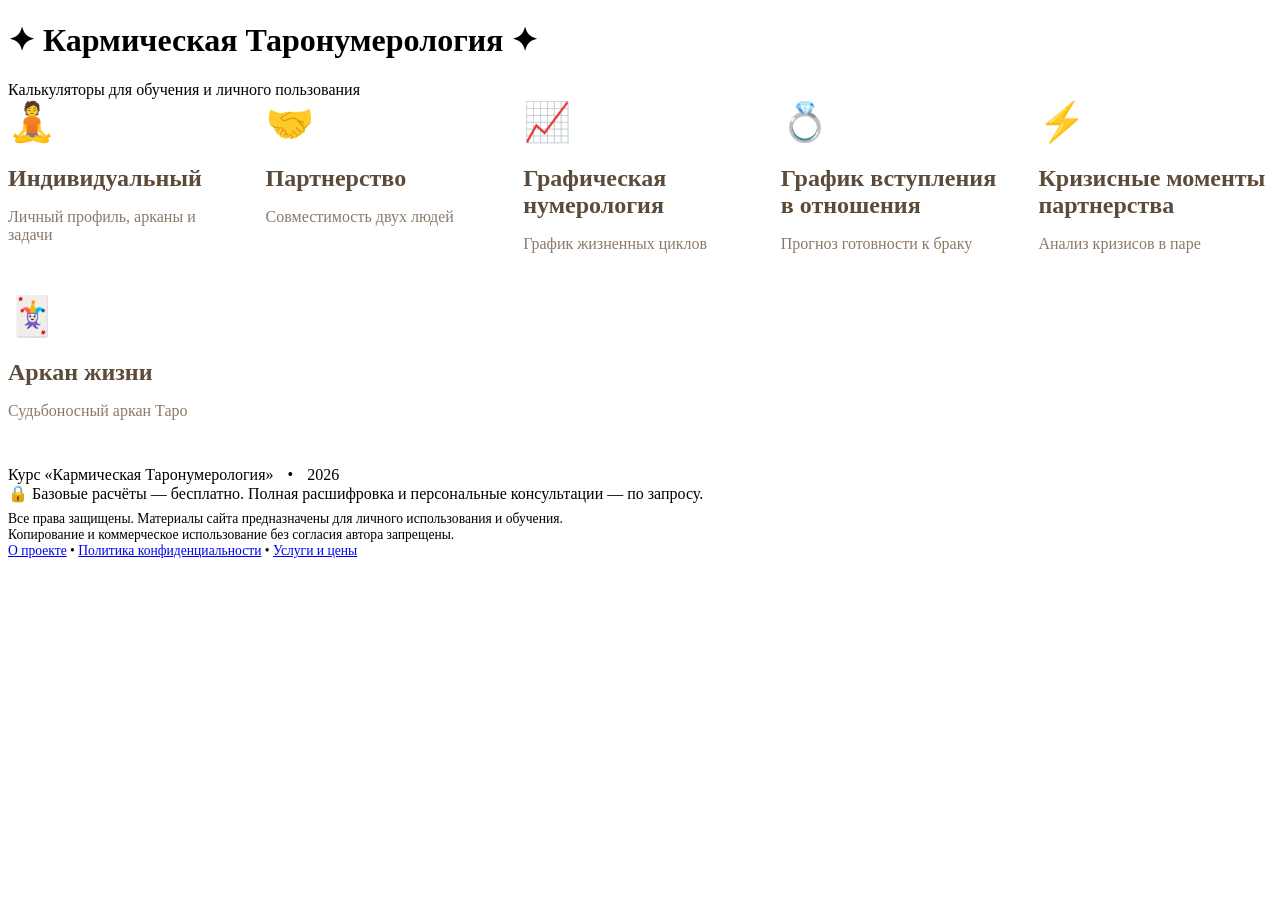
==== index.html @ e85e0fe4 "Add files via upload" ====
<!DOCTYPE html>
<html lang="ru">
<head>
  <meta charset="UTF-8">
  <meta name="viewport" content="width=device-width, initial-scale=1.0">
  <title>Кармическая Таронумерология</title>
  <link rel="stylesheet" href="style.css">
</head>
<body>
<div class="container">
  <h1>✦ Кармическая <span>Таронумерология</span> ✦</h1>
  <div class="sub">Калькуляторы для обучения и личного пользования</div>

  <div class="grid" style="display:grid; grid-template-columns: repeat(auto-fit, minmax(220px, 1fr)); gap:24px; margin-bottom:30px;">
    <!-- 1. Индивидуальный -->
    <a href="solo.html" class="card" style="text-decoration:none; color:#4d3e30; display:block; transition:0.3s;">
      <span style="font-size:2.4rem; display:block;">🧘</span>
      <h2 style="font-size:1.5rem; margin-bottom:10px; color:#5c4b3a;">Индивидуальный</h2>
      <p style="color:#8a7a6a;">Личный профиль, арканы и задачи</p>
    </a>
    <!-- 2. Партнерство -->
    <a href="duo.html" class="card" style="text-decoration:none; color:#4d3e30; display:block; transition:0.3s;">
      <span style="font-size:2.4rem; display:block;">🤝</span>
      <h2 style="font-size:1.5rem; margin-bottom:10px; color:#5c4b3a;">Партнерство</h2>
      <p style="color:#8a7a6a;">Совместимость двух людей</p>
    </a>
    <!-- 3. Графическая нумерология -->
    <a href="grafic_year.html" class="card" style="text-decoration:none; color:#4d3e30; display:block; transition:0.3s;">
      <span style="font-size:2.4rem; display:block;">📈</span>
      <h2 style="font-size:1.5rem; margin-bottom:10px; color:#5c4b3a;">Графическая нумерология</h2>
      <p style="color:#8a7a6a;">График жизненных циклов</p>
    </a>
    <!-- 4. График вступления в отношения (НОВЫЙ) -->
    <a href="graficwedding.html" class="card" style="text-decoration:none; color:#4d3e30; display:block; transition:0.3s;">
      <span style="font-size:2.4rem; display:block;">💍</span>
      <h2 style="font-size:1.5rem; margin-bottom:10px; color:#5c4b3a;">График вступления<br>в отношения</h2>
      <p style="color:#8a7a6a;">Прогноз готовности к браку</p>
    </a>
    <!-- 5. Кризисные моменты партнерства -->
    <a href="crisis.html" class="card" style="text-decoration:none; color:#4d3e30; display:block; transition:0.3s;">
      <span style="font-size:2.4rem; display:block;">⚡</span>
      <h2 style="font-size:1.5rem; margin-bottom:10px; color:#5c4b3a;">Кризисные моменты<br>партнерства</h2>
      <p style="color:#8a7a6a;">Анализ кризисов в паре</p>
    </a>
    <!-- 6. Аркан жизни -->
    <a href="lifearcan.html" class="card" style="text-decoration:none; color:#4d3e30; display:block; transition:0.3s;">
      <span style="font-size:2.4rem; display:block;">🃏</span>
      <h2 style="font-size:1.5rem; margin-bottom:10px; color:#5c4b3a;">Аркан жизни</h2>
      <p style="color:#8a7a6a;">Судьбоносный аркан Таро</p>
    </a>
  </div>

  <div class="footer">
    <div>
      <span class="course">Курс «Кармическая Таронумерология»</span>
      <span style="margin:0 10px;">•</span> 2026
    </div>
    <div class="paid-note">
      🔒 Базовые расчёты — бесплатно. Полная расшифровка и персональные консультации — по запросу.
    </div>
    <div style="margin-top:8px; font-size:0.85rem;">
      Все права защищены. Материалы сайта предназначены для личного использования и обучения.
      <br>Копирование и коммерческое использование без согласия автора запрещены.
      <br><a href="#">О проекте</a> • <a href="#">Политика конфиденциальности</a> • <a href="#">Услуги и цены</a>
    </div>
  </div>
</div>
</body>
</html>
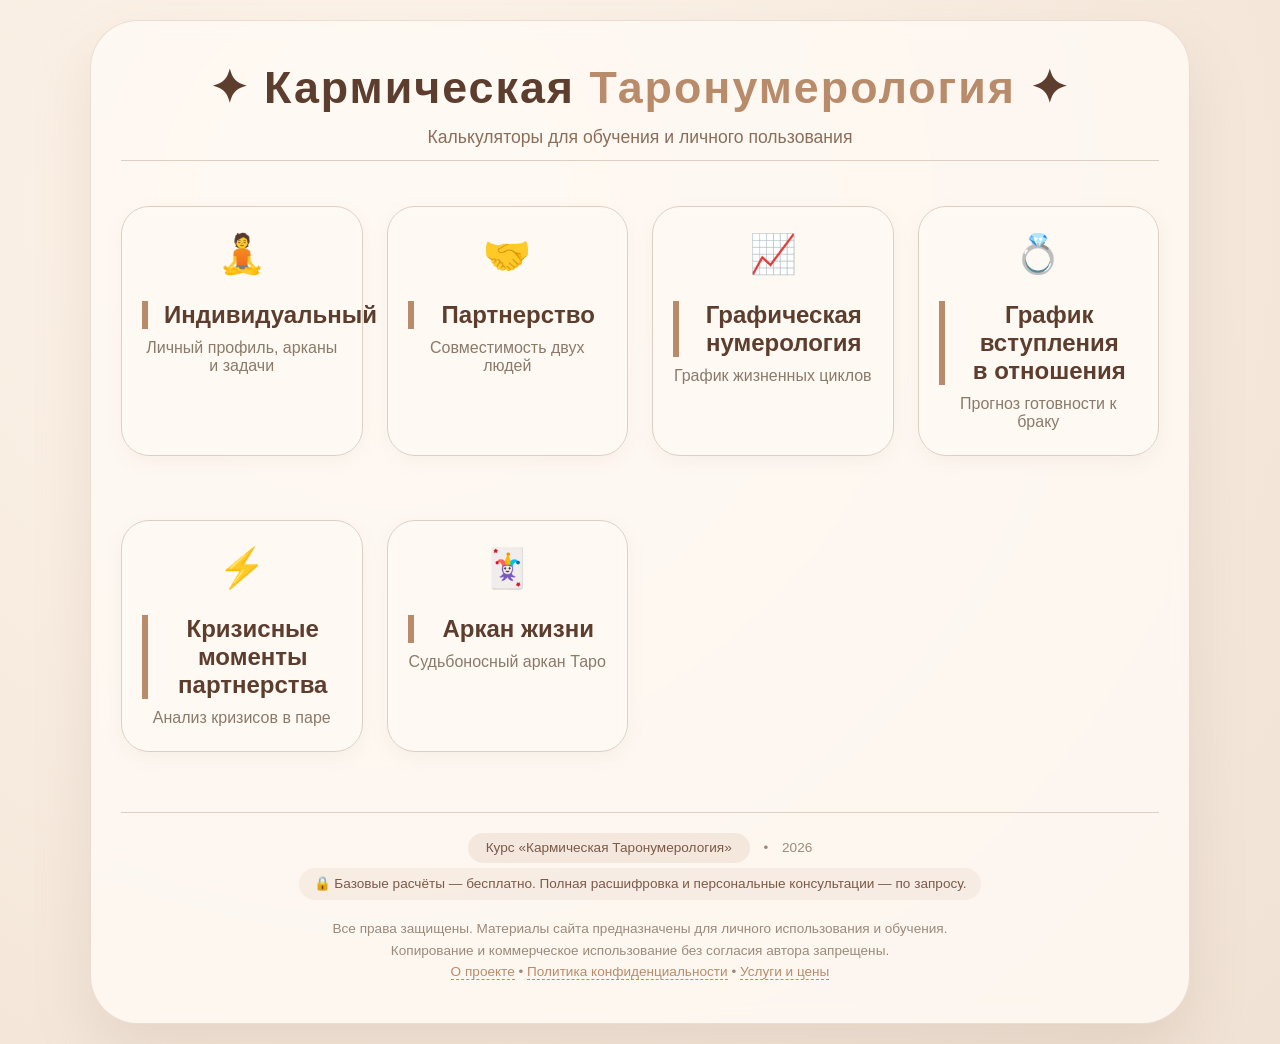
==== commit b9494c20: "Update index.html" ====
--- a/index.html
+++ b/index.html
@@ -11,41 +11,35 @@
   <h1>✦ Кармическая <span>Таронумерология</span> ✦</h1>
   <div class="sub">Калькуляторы для обучения и личного пользования</div>
 
-  <div class="grid" style="display:grid; grid-template-columns: repeat(auto-fit, minmax(220px, 1fr)); gap:24px; margin-bottom:30px;">
-    <!-- 1. Индивидуальный -->
-    <a href="solo.html" class="card" style="text-decoration:none; color:#4d3e30; display:block; transition:0.3s;">
+  <div class="grid">
+    <a href="solo.html" class="card" style="text-align:center;">
       <span style="font-size:2.4rem; display:block;">🧘</span>
-      <h2 style="font-size:1.5rem; margin-bottom:10px; color:#5c4b3a;">Индивидуальный</h2>
+      <h2 style="font-size:1.5rem; margin-bottom:10px; color:#5c3d2e;">Индивидуальный</h2>
       <p style="color:#8a7a6a;">Личный профиль, арканы и задачи</p>
     </a>
-    <!-- 2. Партнерство -->
-    <a href="duo.html" class="card" style="text-decoration:none; color:#4d3e30; display:block; transition:0.3s;">
+    <a href="duo.html" class="card" style="text-align:center;">
       <span style="font-size:2.4rem; display:block;">🤝</span>
-      <h2 style="font-size:1.5rem; margin-bottom:10px; color:#5c4b3a;">Партнерство</h2>
+      <h2 style="font-size:1.5rem; margin-bottom:10px; color:#5c3d2e;">Партнерство</h2>
       <p style="color:#8a7a6a;">Совместимость двух людей</p>
     </a>
-    <!-- 3. Графическая нумерология -->
-    <a href="grafic_year.html" class="card" style="text-decoration:none; color:#4d3e30; display:block; transition:0.3s;">
+    <a href="grafic_year.html" class="card" style="text-align:center;">
       <span style="font-size:2.4rem; display:block;">📈</span>
-      <h2 style="font-size:1.5rem; margin-bottom:10px; color:#5c4b3a;">Графическая нумерология</h2>
+      <h2 style="font-size:1.5rem; margin-bottom:10px; color:#5c3d2e;">Графическая нумерология</h2>
       <p style="color:#8a7a6a;">График жизненных циклов</p>
     </a>
-    <!-- 4. График вступления в отношения (НОВЫЙ) -->
-    <a href="graficwedding.html" class="card" style="text-decoration:none; color:#4d3e30; display:block; transition:0.3s;">
+    <a href="graficwedding.html" class="card" style="text-align:center;">
       <span style="font-size:2.4rem; display:block;">💍</span>
-      <h2 style="font-size:1.5rem; margin-bottom:10px; color:#5c4b3a;">График вступления<br>в отношения</h2>
+      <h2 style="font-size:1.5rem; margin-bottom:10px; color:#5c3d2e;">График вступления<br>в отношения</h2>
       <p style="color:#8a7a6a;">Прогноз готовности к браку</p>
     </a>
-    <!-- 5. Кризисные моменты партнерства -->
-    <a href="crisis.html" class="card" style="text-decoration:none; color:#4d3e30; display:block; transition:0.3s;">
+    <a href="crisis.html" class="card" style="text-align:center;">
       <span style="font-size:2.4rem; display:block;">⚡</span>
-      <h2 style="font-size:1.5rem; margin-bottom:10px; color:#5c4b3a;">Кризисные моменты<br>партнерства</h2>
+      <h2 style="font-size:1.5rem; margin-bottom:10px; color:#5c3d2e;">Кризисные моменты<br>партнерства</h2>
       <p style="color:#8a7a6a;">Анализ кризисов в паре</p>
     </a>
-    <!-- 6. Аркан жизни -->
-    <a href="lifearcan.html" class="card" style="text-decoration:none; color:#4d3e30; display:block; transition:0.3s;">
+    <a href="lifearcan.html" class="card" style="text-align:center;">
       <span style="font-size:2.4rem; display:block;">🃏</span>
-      <h2 style="font-size:1.5rem; margin-bottom:10px; color:#5c4b3a;">Аркан жизни</h2>
+      <h2 style="font-size:1.5rem; margin-bottom:10px; color:#5c3d2e;">Аркан жизни</h2>
       <p style="color:#8a7a6a;">Судьбоносный аркан Таро</p>
     </a>
   </div>
@@ -66,4 +60,4 @@
   </div>
 </div>
 </body>
-</html>+</html>
--- a/style.css
+++ b/style.css
@@ -0,0 +1,771 @@
+/* ===== ОСНОВНЫЕ СТИЛИ ===== */
+* {
+  box-sizing: border-box;
+  margin: 0;
+  padding: 0;
+}
+
+body {
+  font-family: 'Segoe UI', 'Roboto', 'Helvetica Neue', sans-serif;
+  background: #f7efe6; /* молочный кофе */
+  background-image: radial-gradient(circle at 30% 20%, #fff5eb 0%, #f0e2d4 100%);
+  min-height: 100vh;
+  display: flex;
+  justify-content: center;
+  align-items: flex-start;
+  padding: 20px;
+  margin: 0;
+}
+
+.container {
+  max-width: 1100px;
+  width: 100%;
+  background: rgba(255, 250, 245, 0.8);
+  backdrop-filter: blur(8px);
+  border-radius: 48px;
+  border: 1px solid rgba(190, 160, 140, 0.3);
+  box-shadow: 0 30px 60px rgba(140, 110, 90, 0.15);
+  padding: 40px 30px;
+  margin: 0 auto;
+}
+
+/* ===== ТИПОГРАФИКА ===== */
+h1 {
+  font-size: 2.8rem;
+  font-weight: 700;
+  color: #5c3d2e;
+  text-align: center;
+  margin-bottom: 0.3em;
+  letter-spacing: 2px;
+}
+h1 span {
+  color: #b88b6b; /* тёплый золотистый */
+}
+h2 {
+  font-size: 2rem;
+  color: #5c3d2e;
+  margin: 1em 0 0.5em;
+  border-left: 6px solid #b88b6b;
+  padding-left: 16px;
+}
+h3 {
+  font-size: 1.5rem;
+  color: #5c3d2e;
+  margin: 0.8em 0 0.4em;
+}
+.sub {
+  text-align: center;
+  color: #8a6e5a;
+  font-size: 1.1rem;
+  border-bottom: 1px solid #dccfc4;
+  padding-bottom: 12px;
+  margin-bottom: 25px;
+}
+
+/* ===== КАРТОЧКИ ===== */
+.card {
+  background: rgba(255, 248, 242, 0.6);
+  backdrop-filter: blur(4px);
+  border-radius: 28px;
+  padding: 24px 20px;
+  border: 1px solid #dccfc4;
+  box-shadow: 0 6px 18px rgba(160, 130, 110, 0.08);
+  margin: 20px 0;
+}
+a.card {
+  text-decoration: none;
+  color: #4d3e30;
+  display: block;
+  transition: 0.3s;
+}
+a.card:hover {
+  transform: translateY(-8px) scale(1.02);
+  background: #ffffff;
+  border-color: #b88b6b;
+  box-shadow: 0 16px 40px rgba(184, 139, 107, 0.2);
+}
+
+/* ===== ПОЛЯ ВВОДА ===== */
+.input-group {
+  display: flex;
+  flex-direction: column;
+  gap: 6px;
+  margin-bottom: 16px;
+}
+label {
+  font-weight: 600;
+  color: #5c3d2e;
+  font-size: 0.95rem;
+}
+input,
+select,
+textarea {
+  width: 100%;
+  padding: 14px 18px;
+  font-size: 1rem;
+  background: rgba(255, 248, 242, 0.6);
+  border: 2px solid #dccfc4;
+  border-radius: 40px;
+  color: #4d3e30;
+  transition: 0.2s;
+  font-family: inherit;
+}
+input:focus,
+select:focus,
+textarea:focus {
+  outline: none;
+  border-color: #b88b6b;
+  box-shadow: 0 0 0 3px rgba(184, 139, 107, 0.2);
+}
+input[type="date"] {
+  -webkit-appearance: none;
+  appearance: none;
+}
+
+/* ===== КНОПКИ (яркие) ===== */
+.btn,
+button,
+input[type="submit"],
+input[type="reset"] {
+  background: linear-gradient(135deg, #d9b08c, #c4906a);
+  border: none;
+  border-radius: 40px;
+  padding: 14px 28px;
+  font-size: 1.1rem;
+  font-weight: 700;
+  color: #fff;
+  cursor: pointer;
+  transition: 0.3s;
+  font-family: inherit;
+  display: inline-block;
+  text-align: center;
+  min-width: 140px;
+  box-shadow: 0 6px 16px rgba(184, 139, 107, 0.3);
+}
+.btn:hover,
+button:hover {
+  background: linear-gradient(135deg, #c4906a, #b07850);
+  transform: translateY(-3px);
+  box-shadow: 0 10px 24px rgba(184, 139, 107, 0.4);
+}
+.btn:active,
+button:active {
+  transform: scale(0.97);
+}
+.btn-primary {
+  background: linear-gradient(135deg, #aac9d9, #89b3c9);
+  box-shadow: 0 6px 16px rgba(137, 179, 201, 0.3);
+}
+.btn-primary:hover {
+  background: linear-gradient(135deg, #89b3c9, #6f9bb3);
+  box-shadow: 0 10px 24px rgba(137, 179, 201, 0.4);
+}
+.btn-pdf {
+  background: linear-gradient(135deg, #7a6a5a, #5c4b3a);
+  box-shadow: 0 6px 16px rgba(92, 75, 58, 0.3);
+}
+.btn-pdf:hover {
+  background: linear-gradient(135deg, #5c4b3a, #3f3226);
+  box-shadow: 0 10px 24px rgba(92, 75, 58, 0.4);
+}
+
+/* ===== ТАБЛИЦЫ ===== */
+.table-wrap {
+  overflow-x: auto;
+  margin: 15px 0;
+  -webkit-overflow-scrolling: touch;
+}
+table {
+  width: 100%;
+  border-collapse: collapse;
+  background: rgba(255, 248, 242, 0.4);
+  border-radius: 20px;
+  overflow: hidden;
+  box-shadow: 0 4px 12px rgba(140, 110, 90, 0.08);
+  font-size: 0.9rem;
+  min-width: 600px;
+}
+th {
+  background: rgba(184, 139, 107, 0.2);
+  color: #5c3d2e;
+  font-weight: 600;
+  padding: 12px 15px;
+  text-align: left;
+}
+td {
+  padding: 10px 15px;
+  border-bottom: 1px solid #e6dbd0;
+  word-break: break-word;
+}
+tr:last-child td {
+  border-bottom: none;
+}
+tr:hover {
+  background: rgba(184, 139, 107, 0.05);
+}
+.karmic-row {
+  background-color: #f8e8e0 !important;
+  font-weight: 600;
+}
+.highlight-unsolved {
+  background-color: #fcf3d9 !important;
+  font-weight: 600;
+}
+
+/* ===== СПИСКИ ===== */
+ul, ol {
+  padding-left: 25px;
+  color: #4d3e30;
+  line-height: 1.6;
+}
+li {
+  margin: 6px 0;
+}
+
+/* ===== БЛОКИ РЕЗУЛЬТАТОВ ===== */
+.result-block {
+  background: rgba(255, 248, 242, 0.5);
+  border-radius: 20px;
+  padding: 18px 16px;
+  margin: 12px 0;
+  border-left: 4px solid #b88b6b;
+}
+.result-item {
+  display: flex;
+  flex-wrap: wrap;
+  align-items: baseline;
+  padding: 8px 0;
+  border-bottom: 1px solid rgba(0,0,0,0.05);
+}
+.result-label {
+  font-weight: 600;
+  color: #5c3d2e;
+  min-width: 180px;
+  flex: 1 1 40%;
+}
+.result-value {
+  font-weight: 500;
+  color: #4d3e30;
+  background: rgba(255,255,255,0.5);
+  padding: 4px 12px;
+  border-radius: 30px;
+  flex: 1 1 auto;
+  word-break: break-word;
+}
+.result-desc {
+  width: 100%;
+  font-size: 0.85rem;
+  color: #7a6856;
+  margin-top: 4px;
+  padding-left: 10px;
+}
+
+/* ===== ПРЕДУПРЕЖДЕНИЯ ===== */
+.warning {
+  background: #fcf0e8;
+  border-left: 4px solid #c0392b;
+  padding: 12px 16px;
+  border-radius: 12px;
+  margin: 12px 0;
+  font-weight: 500;
+  color: #5c3a32;
+}
+.warning strong {
+  color: #a93226;
+}
+.zero-highlight {
+  background: #f8d7da;
+  color: #721c24;
+  font-weight: 700;
+  padding: 0 8px;
+  border-radius: 6px;
+}
+
+/* ===== КВАДРАТ ПИФАГОРА ===== */
+.pythagoras-square {
+  display: flex;
+  justify-content: center;
+  margin: 15px 0;
+}
+.square-grid {
+  display: grid;
+  grid-template-columns: repeat(3, 1fr);
+  gap: 10px;
+  max-width: 320px;
+  width: 100%;
+}
+.cell {
+  background: rgba(255, 248, 242, 0.7);
+  border-radius: 18px;
+  text-align: center;
+  padding: 12px 6px;
+  font-weight: 700;
+  color: #5c3d2e;
+  border: 2px solid #dccfc4;
+  font-size: 1.2rem;
+}
+.cell span {
+  font-size: 0.7rem;
+  color: #8a7a6a;
+  display: block;
+}
+.cell.missing {
+  background: #f0d8d0;
+  border-color: #b39a8a;
+  color: #7a5a4a;
+}
+.trait-list {
+  background: rgba(255, 248, 242, 0.5);
+  border-radius: 20px;
+  padding: 12px 14px;
+  margin-bottom: 14px;
+}
+.trait-title {
+  color: #5c3d2e;
+  font-weight: bold;
+  border-left: 4px solid #b88b6b;
+  padding-left: 10px;
+  margin-bottom: 10px;
+}
+.badge {
+  display: inline-block;
+  background: rgba(255, 248, 242, 0.6);
+  padding: 4px 12px;
+  border-radius: 30px;
+  font-size: 0.75rem;
+  margin: 4px 5px 4px 0;
+  color: #5c3d2e;
+  border: 1px solid #dccfc4;
+}
+.name-number-block {
+  background: rgba(255, 248, 242, 0.6);
+  border-radius: 24px;
+  padding: 14px;
+  margin-bottom: 18px;
+  text-align: center;
+  font-size: 1rem;
+  line-height: 1.5;
+  border: 1px solid #dccfc4;
+}
+.name-number-block span {
+  font-weight: bold;
+  color: #b88b6b;
+}
+.double-da-block {
+  background: rgba(184, 139, 107, 0.1);
+  border-left: 4px solid #b88b6b;
+  padding: 12px 16px;
+  margin: 12px 0;
+  border-radius: 16px;
+}
+.double-da-title {
+  font-weight: bold;
+  color: #5c3d2e;
+}
+
+/* ===== ГРАФИКИ (CANVAS) ===== */
+.chart-container {
+  width: 100%;
+  margin: 10px auto;
+  background: #ffffff;
+  border-radius: 16px;
+  padding: 10px;
+  box-shadow: 0 4px 12px rgba(0,0,0,0.04);
+}
+canvas {
+  width: 100% !important;
+  height: auto !important;
+  display: block;
+  border-radius: 12px;
+  background: #ffffff;
+}
+.legend {
+  display: flex;
+  flex-wrap: wrap;
+  justify-content: center;
+  gap: 20px;
+  font-size: 0.85rem;
+  margin: 8px 0;
+  color: #4d3e30;
+}
+.legend-item {
+  display: flex;
+  align-items: center;
+  gap: 8px;
+}
+.legend-color {
+  width: 24px;
+  height: 4px;
+  border-radius: 4px;
+}
+.legend-color.man { background: #2c3e50; }
+.legend-color.woman { background: #e74c3c; }
+.legend-color.ea { background: #2c3e50; }
+.legend-color.er { background: #e74c3c; }
+
+.stats {
+  display: flex;
+  flex-wrap: wrap;
+  gap: 10px;
+  justify-content: center;
+  margin: 8px 0;
+  font-size: 0.9rem;
+}
+.stats span {
+  background: rgba(255, 248, 242, 0.6);
+  padding: 4px 14px;
+  border-radius: 30px;
+  border: 1px solid #dccfc4;
+}
+
+/* ===== ГАЛЕРЕЯ АРКАНОВ (для lifearcan) ===== */
+.gallery {
+  display: grid;
+  grid-template-columns: repeat(auto-fill, minmax(110px, 1fr));
+  gap: 12px;
+  margin-top: 10px;
+}
+.card-item {
+  background: rgba(255, 248, 242, 0.7);
+  border-radius: 16px;
+  padding: 10px 5px;
+  text-align: center;
+  cursor: pointer;
+  box-shadow: 0 4px 8px rgba(0,0,0,0.06);
+  transition: 0.3s;
+  border: 2px solid transparent;
+}
+.card-item:hover {
+  transform: translateY(-5px);
+  border-color: #b88b6b;
+  box-shadow: 0 8px 20px rgba(184, 139, 107, 0.2);
+}
+.card-item img {
+  width: 100%;
+  max-width: 90px;
+  height: auto;
+  border-radius: 8px;
+}
+.card-item .card-number {
+  display: block;
+  font-size: 0.75rem;
+  color: #8a7a6a;
+  margin-top: 4px;
+}
+.card-item .card-name {
+  font-weight: 600;
+  font-size: 0.85rem;
+  color: #5c3d2e;
+  line-height: 1.2;
+}
+
+/* ===== МОДАЛЬНОЕ ОКНО ===== */
+.modal {
+  display: none;
+  position: fixed;
+  top: 0;
+  left: 0;
+  width: 100%;
+  height: 100%;
+  background: rgba(0,0,0,0.5);
+  backdrop-filter: blur(4px);
+  justify-content: center;
+  align-items: center;
+  z-index: 1000;
+  padding: 20px;
+}
+.modal.active { display: flex; }
+.modal-content {
+  background: #fffbf7;
+  border-radius: 32px;
+  max-width: 600px;
+  width: 100%;
+  padding: 30px 25px;
+  max-height: 90vh;
+  overflow-y: auto;
+  box-shadow: 0 30px 60px rgba(0,0,0,0.3);
+  position: relative;
+}
+.modal-close {
+  position: sticky;
+  top: 0;
+  float: right;
+  font-size: 2rem;
+  cursor: pointer;
+  background: none;
+  border: none;
+  color: #5c3d2e;
+}
+.modal-content img {
+  max-width: 180px;
+  display: block;
+  margin: 0 auto 15px;
+  border-radius: 16px;
+  box-shadow: 0 6px 18px rgba(0,0,0,0.1);
+}
+.modal-content h2 {
+  text-align: center;
+  margin-bottom: 10px;
+}
+.modal-desc {
+  background: rgba(255, 248, 242, 0.6);
+  padding: 16px;
+  border-radius: 16px;
+  font-size: 0.92rem;
+  line-height: 1.6;
+}
+
+/* ===== РЕЗУЛЬТАТ КАРТЫ (lifearcan) ===== */
+.result-card {
+  display: none;
+  margin-top: 25px;
+  background: rgba(255, 248, 242, 0.7);
+  padding: 20px;
+  border-radius: 28px;
+  border: 1px solid #dccfc4;
+  text-align: center;
+}
+.result-card.active { display: block; }
+.result-card img {
+  max-width: 180px;
+  border-radius: 12px;
+  box-shadow: 0 4px 10px rgba(0,0,0,0.2);
+  margin: 10px 0;
+}
+.result-card h3 {
+  font-size: 1.6rem;
+  color: #5c3d2e;
+}
+.result-card .desc {
+  max-width: 700px;
+  margin: 10px auto;
+  text-align: left;
+  background: rgba(255, 248, 242, 0.5);
+  padding: 15px 18px;
+  border-radius: 12px;
+  line-height: 1.6;
+  font-size: 0.95rem;
+}
+
+/* ===== ФУТЕР ===== */
+.footer {
+  margin-top: 40px;
+  padding-top: 20px;
+  border-top: 1px solid #dccfc4;
+  text-align: center;
+  color: #9b8a7a;
+  font-size: 0.85rem;
+  line-height: 1.6;
+}
+.footer .course {
+  display: inline-block;
+  background: rgba(184, 139, 107, 0.15);
+  padding: 4px 18px;
+  border-radius: 30px;
+  color: #7a5a4a;
+  font-weight: 500;
+}
+.footer a {
+  color: #b88b6b;
+  text-decoration: none;
+  border-bottom: 1px dashed #b88b6b;
+}
+.footer a:hover {
+  color: #8a6e5a;
+}
+.footer .paid-note {
+  font-size: 0.85rem;
+  background: rgba(184, 139, 107, 0.1);
+  padding: 5px 15px;
+  border-radius: 20px;
+  display: inline-block;
+  margin: 5px 0 10px;
+  color: #7a5a4a;
+}
+
+/* ===== НАВИГАЦИЯ НАЗАД ===== */
+.back-link {
+  display: inline-block;
+  margin: 10px 0 20px;
+  padding: 8px 20px;
+  background: linear-gradient(135deg, #aac9d9, #89b3c9);
+  color: #fff;
+  border-radius: 40px;
+  text-decoration: none;
+  font-weight: 500;
+  transition: 0.2s;
+  border: none;
+  box-shadow: 0 4px 10px rgba(137, 179, 201, 0.3);
+}
+.back-link:hover {
+  background: linear-gradient(135deg, #89b3c9, #6f9bb3);
+  transform: translateX(-4px);
+}
+
+/* ===== ГЛАВНАЯ СТРАНИЦА (сетка) ===== */
+.grid {
+  display: grid;
+  grid-template-columns: repeat(auto-fit, minmax(220px, 1fr));
+  gap: 24px;
+  margin-bottom: 30px;
+}
+
+/* ========== АДАПТИВНОСТЬ (МОБИЛЬНЫЕ) ========== */
+@media (max-width: 768px) {
+  body { padding: 10px; }
+  .container { padding: 25px 16px; border-radius: 30px; }
+  h1 { font-size: 2rem; }
+  h2 { font-size: 1.6rem; }
+  input, select, textarea { font-size: 0.95rem; padding: 12px 14px; }
+  .btn, button { width: 100%; padding: 14px; font-size: 1rem; }
+  .result-label { min-width: 120px; flex-basis: 35%; }
+  .result-value { font-size: 0.9rem; }
+  .square-grid { max-width: 240px; gap: 6px; }
+  .cell { padding: 8px 4px; font-size: 1rem; }
+  .gallery { grid-template-columns: repeat(auto-fill, minmax(90px, 1fr)); }
+  .card-item img { max-width: 70px; }
+  .table-wrap { overflow-x: auto; }
+  table { font-size: 0.8rem; min-width: 400px; }
+  th, td { padding: 8px 10px; }
+  .legend { font-size: 0.75rem; gap: 12px; }
+  .stats { font-size: 0.8rem; }
+}
+
+@media (max-width: 480px) {
+  body { padding: 6px; }
+  .container { padding: 16px 10px; border-radius: 24px; }
+  h1 { font-size: 1.6rem; }
+  h2 { font-size: 1.3rem; }
+  .card { padding: 16px 12px; margin: 12px 0; }
+  .result-item { flex-direction: column; align-items: stretch; }
+  .result-label { min-width: auto; flex-basis: 100%; }
+  .result-value { margin-top: 4px; flex-basis: 100%; }
+  table { font-size: 0.7rem; min-width: 320px; }
+  th, td { padding: 6px 8px; }
+  .gallery { grid-template-columns: repeat(auto-fill, minmax(75px, 1fr)); }
+  .card-item .card-name { font-size: 0.7rem; }
+  .legend { font-size: 0.7rem; gap: 8px; }
+  .stats { font-size: 0.7rem; gap: 4px; }
+  .stats span { padding: 2px 8px; }
+  .sub { font-size: 0.9rem; }
+  .back-link { font-size: 0.9rem; padding: 6px 14px; }
+}
+
+/* ========== ПЕЧАТЬ / PDF ========== */
+@media print {
+  body {
+    background: #ffffff;
+    padding: 0.2in;
+    display: block;
+  }
+  .container {
+    max-width: 100%;
+    background: none;
+    backdrop-filter: none;
+    box-shadow: none;
+    border: none;
+    padding: 0;
+    border-radius: 0;
+  }
+  .no-print {
+    display: none !important;
+  }
+  .card {
+    break-inside: avoid;
+    border: 1px solid #ccc;
+    background: #fff;
+    box-shadow: none;
+    padding: 12px;
+    margin: 8px 0;
+  }
+  .back-link, .btn, button, .footer, .paid-note, .course, .footer a {
+    display: none !important;
+  }
+  .chart-container {
+    max-width: 100%;
+    padding: 0;
+    background: #fff;
+    box-shadow: none;
+  }
+  canvas {
+    max-width: 100% !important;
+    height: auto !important;
+  }
+  table {
+    font-size: 0.7rem;
+    min-width: auto;
+    width: 100%;
+    border: 1px solid #ccc;
+  }
+  th, td {
+    border: 1px solid #ccc;
+    padding: 4px 6px;
+  }
+  .result-item {
+    border-bottom: 1px solid #eee;
+    padding: 4px 0;
+  }
+  .result-label {
+    min-width: 120px;
+  }
+  .result-value {
+    background: none;
+    padding: 0;
+    border-radius: 0;
+  }
+  .result-desc {
+    font-size: 0.7rem;
+  }
+  .square-grid {
+    max-width: 200px;
+  }
+  .cell {
+    padding: 4px 2px;
+    font-size: 0.8rem;
+    border: 1px solid #aaa;
+  }
+  .badge {
+    background: #eee;
+    border: 1px solid #aaa;
+    padding: 2px 8px;
+    font-size: 0.6rem;
+  }
+  .warning {
+    border-left: 2px solid #c0392b;
+    padding: 6px;
+  }
+  .double-da-block {
+    border-left: 2px solid #b88b6b;
+  }
+  .trait-list {
+    background: #f9f9f9;
+    padding: 6px 10px;
+  }
+  .interpretation, .col-desc {
+    font-size: 0.7rem;
+  }
+  .result-card {
+    background: #fff;
+    border: 1px solid #ccc;
+    box-shadow: none;
+    padding: 10px;
+  }
+  .result-card .desc {
+    background: #f9f9f9;
+  }
+  .modal {
+    display: none !important;
+  }
+  * {
+    background-image: none !important;
+  }
+  .chart-container {
+    page-break-inside: avoid;
+  }
+  .print-only {
+    display: block !important;
+  }
+  .container {
+    padding: 0.1in !important;
+  }
+}
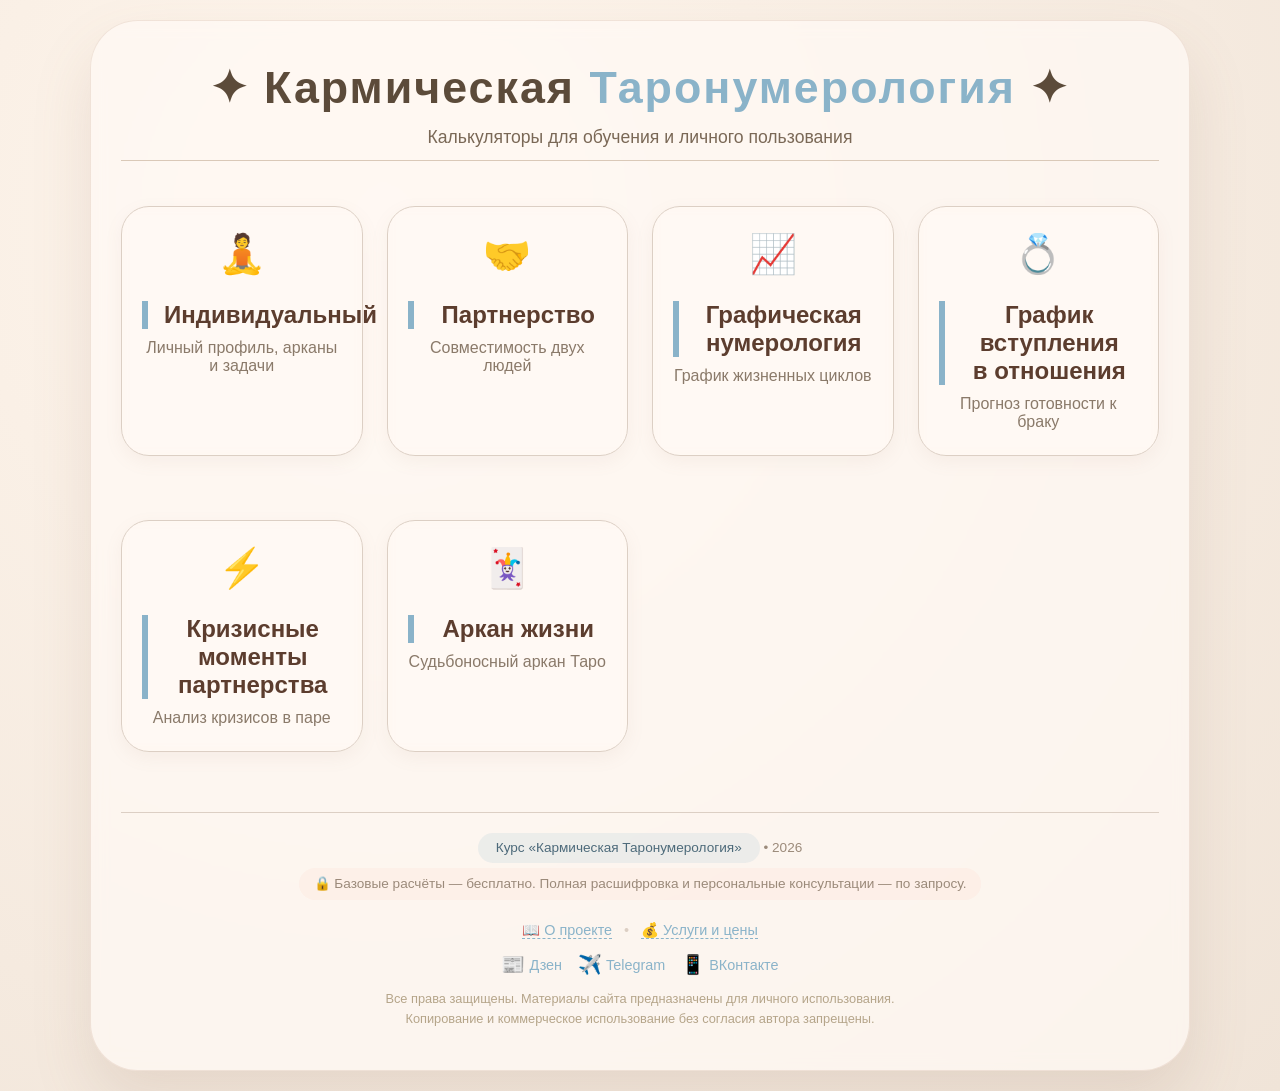
==== commit e8ad6e7d: "Update index.html" ====
--- a/index.html
+++ b/index.html
@@ -45,19 +45,30 @@
   </div>
 
   <div class="footer">
-    <div>
-      <span class="course">Курс «Кармическая Таронумерология»</span>
-      <span style="margin:0 10px;">•</span> 2026
-    </div>
-    <div class="paid-note">
-      🔒 Базовые расчёты — бесплатно. Полная расшифровка и персональные консультации — по запросу.
-    </div>
-    <div style="margin-top:8px; font-size:0.85rem;">
-      Все права защищены. Материалы сайта предназначены для личного использования и обучения.
-      <br>Копирование и коммерческое использование без согласия автора запрещены.
-      <br><a href="#">О проекте</a> • <a href="#">Политика конфиденциальности</a> • <a href="#">Услуги и цены</a>
-    </div>
+  <div>
+    <span class="course">Курс «Кармическая Таронумерология»</span> • 2026
+  </div>
+  <div class="paid-note">
+    🔒 Базовые расчёты — бесплатно. Полная расшифровка и персональные консультации — по запросу.
+  </div>
+  <div style="margin-top:8px; font-size:0.9rem; line-height:1.8;">
+    <a href="https://tarokarm.zenclass.ru/school/products" target="_blank">📖 О проекте</a>
+    <span style="margin:0 8px; color:#dccfc4;">•</span>
+    <a href="https://vk.com/club239663402" target="_blank">💰 Услуги и цены</a>
+  </div>
+  <div style="margin-top:6px; font-size:0.9rem; display:flex; justify-content:center; gap:16px; flex-wrap:wrap;">
+    <a href="https://dzen.ru/trina" target="_blank" style="display:inline-flex; align-items:center; gap:4px; border-bottom:none;">
+      <span style="font-size:1.2rem;">📰</span> Дзен
+    </a>
+    <a href="https://t.me/magnitinka" target="_blank" style="display:inline-flex; align-items:center; gap:4px; border-bottom:none;">
+      <span style="font-size:1.2rem;">✈️</span> Telegram
+    </a>
+    <a href="https://vk.com/club239663402" target="_blank" style="display:inline-flex; align-items:center; gap:4px; border-bottom:none;">
+      <span style="font-size:1.2rem;">📱</span> ВКонтакте
+    </a>
+  </div>
+  <div style="margin-top:8px; font-size:0.8rem; color:#b5a58a;">
+    Все права защищены. Материалы сайта предназначены для личного использования.
+    <br>Копирование и коммерческое использование без согласия автора запрещены.
   </div>
 </div>
-</body>
-</html>
--- a/style.css
+++ b/style.css
@@ -1,4 +1,4 @@
-/* ===== ОСНОВНЫЕ СТИЛИ ===== */
+/* ===== БАЗОВЫЕ СТИЛИ (кофе с молоком + нежно-голубой) ===== */
 * {
   box-sizing: border-box;
   margin: 0;
@@ -7,8 +7,8 @@
 
 body {
   font-family: 'Segoe UI', 'Roboto', 'Helvetica Neue', sans-serif;
-  background: #f7efe6; /* молочный кофе */
-  background-image: radial-gradient(circle at 30% 20%, #fff5eb 0%, #f0e2d4 100%);
+  background: #f9f3ec;
+  background-image: radial-gradient(circle at 30% 20%, #fff6ed 0%, #f0e4d8 100%);
   min-height: 100vh;
   display: flex;
   justify-content: center;
@@ -20,10 +20,10 @@
 .container {
   max-width: 1100px;
   width: 100%;
-  background: rgba(255, 250, 245, 0.8);
+  background: rgba(255, 250, 245, 0.7);
   backdrop-filter: blur(8px);
   border-radius: 48px;
-  border: 1px solid rgba(190, 160, 140, 0.3);
+  border: 1px solid rgba(210, 180, 160, 0.3);
   box-shadow: 0 30px 60px rgba(140, 110, 90, 0.15);
   padding: 40px 30px;
   margin: 0 auto;
@@ -33,38 +33,38 @@
 h1 {
   font-size: 2.8rem;
   font-weight: 700;
-  color: #5c3d2e;
+  color: #5c4b3a;
   text-align: center;
   margin-bottom: 0.3em;
   letter-spacing: 2px;
 }
 h1 span {
-  color: #b88b6b; /* тёплый золотистый */
+  color: #8ab3c9;
 }
 h2 {
   font-size: 2rem;
-  color: #5c3d2e;
+  color: #5c4b3a;
   margin: 1em 0 0.5em;
-  border-left: 6px solid #b88b6b;
+  border-left: 6px solid #8ab3c9;
   padding-left: 16px;
 }
 h3 {
   font-size: 1.5rem;
-  color: #5c3d2e;
+  color: #5c4b3a;
   margin: 0.8em 0 0.4em;
 }
 .sub {
   text-align: center;
-  color: #8a6e5a;
+  color: #7a6856;
   font-size: 1.1rem;
-  border-bottom: 1px solid #dccfc4;
+  border-bottom: 1px solid #dac9b8;
   padding-bottom: 12px;
   margin-bottom: 25px;
 }
 
 /* ===== КАРТОЧКИ ===== */
 .card {
-  background: rgba(255, 248, 242, 0.6);
+  background: rgba(255, 248, 242, 0.7);
   backdrop-filter: blur(4px);
   border-radius: 28px;
   padding: 24px 20px;
@@ -81,8 +81,8 @@
 a.card:hover {
   transform: translateY(-8px) scale(1.02);
   background: #ffffff;
-  border-color: #b88b6b;
-  box-shadow: 0 16px 40px rgba(184, 139, 107, 0.2);
+  border-color: #8ab3c9;
+  box-shadow: 0 16px 40px rgba(138, 179, 201, 0.2);
 }
 
 /* ===== ПОЛЯ ВВОДА ===== */
@@ -94,7 +94,7 @@
 }
 label {
   font-weight: 600;
-  color: #5c3d2e;
+  color: #5c4b3a;
   font-size: 0.95rem;
 }
 input,
@@ -114,59 +114,60 @@
 select:focus,
 textarea:focus {
   outline: none;
-  border-color: #b88b6b;
-  box-shadow: 0 0 0 3px rgba(184, 139, 107, 0.2);
+  border-color: #8ab3c9;
+  box-shadow: 0 0 0 3px rgba(138, 179, 201, 0.2);
 }
 input[type="date"] {
   -webkit-appearance: none;
   appearance: none;
 }
 
-/* ===== КНОПКИ (яркие) ===== */
+/* ===== КНОПКИ (ЯРКИЕ, СОЧНЫЕ) ===== */
 .btn,
 button,
 input[type="submit"],
 input[type="reset"] {
-  background: linear-gradient(135deg, #d9b08c, #c4906a);
+  background: linear-gradient(135deg, #d4a373, #c9956b);
   border: none;
   border-radius: 40px;
   padding: 14px 28px;
   font-size: 1.1rem;
   font-weight: 700;
-  color: #fff;
+  color: #ffffff;
   cursor: pointer;
   transition: 0.3s;
   font-family: inherit;
   display: inline-block;
   text-align: center;
   min-width: 140px;
-  box-shadow: 0 6px 16px rgba(184, 139, 107, 0.3);
+  box-shadow: 0 4px 15px rgba(201, 149, 107, 0.4);
+  text-shadow: 0 1px 2px rgba(0,0,0,0.1);
 }
 .btn:hover,
 button:hover {
-  background: linear-gradient(135deg, #c4906a, #b07850);
-  transform: translateY(-3px);
-  box-shadow: 0 10px 24px rgba(184, 139, 107, 0.4);
+  background: linear-gradient(135deg, #e0b48c, #d4a373);
+  transform: translateY(-3px) scale(1.02);
+  box-shadow: 0 8px 25px rgba(201, 149, 107, 0.5);
 }
 .btn:active,
 button:active {
   transform: scale(0.97);
 }
 .btn-primary {
-  background: linear-gradient(135deg, #aac9d9, #89b3c9);
-  box-shadow: 0 6px 16px rgba(137, 179, 201, 0.3);
+  background: linear-gradient(135deg, #8ab3c9, #6f9bb3);
+  box-shadow: 0 4px 15px rgba(106, 155, 179, 0.4);
 }
 .btn-primary:hover {
-  background: linear-gradient(135deg, #89b3c9, #6f9bb3);
-  box-shadow: 0 10px 24px rgba(137, 179, 201, 0.4);
+  background: linear-gradient(135deg, #9fc4d8, #8ab3c9);
+  box-shadow: 0 8px 25px rgba(106, 155, 179, 0.5);
 }
 .btn-pdf {
-  background: linear-gradient(135deg, #7a6a5a, #5c4b3a);
-  box-shadow: 0 6px 16px rgba(92, 75, 58, 0.3);
+  background: linear-gradient(135deg, #5c4b3a, #3f3226);
+  box-shadow: 0 4px 15px rgba(92, 75, 58, 0.4);
 }
 .btn-pdf:hover {
-  background: linear-gradient(135deg, #5c4b3a, #3f3226);
-  box-shadow: 0 10px 24px rgba(92, 75, 58, 0.4);
+  background: linear-gradient(135deg, #7a6250, #5c4b3a);
+  box-shadow: 0 8px 25px rgba(92, 75, 58, 0.5);
 }
 
 /* ===== ТАБЛИЦЫ ===== */
@@ -186,8 +187,8 @@
   min-width: 600px;
 }
 th {
-  background: rgba(184, 139, 107, 0.2);
-  color: #5c3d2e;
+  background: rgba(138, 179, 201, 0.2);
+  color: #4d6a7a;
   font-weight: 600;
   padding: 12px 15px;
   text-align: left;
@@ -201,7 +202,7 @@
   border-bottom: none;
 }
 tr:hover {
-  background: rgba(184, 139, 107, 0.05);
+  background: rgba(138, 179, 201, 0.05);
 }
 .karmic-row {
   background-color: #f8e8e0 !important;
@@ -228,7 +229,7 @@
   border-radius: 20px;
   padding: 18px 16px;
   margin: 12px 0;
-  border-left: 4px solid #b88b6b;
+  border-left: 4px solid #8ab3c9;
 }
 .result-item {
   display: flex;
@@ -239,7 +240,7 @@
 }
 .result-label {
   font-weight: 600;
-  color: #5c3d2e;
+  color: #5c4b3a;
   min-width: 180px;
   flex: 1 1 40%;
 }
@@ -300,7 +301,7 @@
   text-align: center;
   padding: 12px 6px;
   font-weight: 700;
-  color: #5c3d2e;
+  color: #5c4b3a;
   border: 2px solid #dccfc4;
   font-size: 1.2rem;
 }
@@ -321,9 +322,9 @@
   margin-bottom: 14px;
 }
 .trait-title {
-  color: #5c3d2e;
+  color: #5c4b3a;
   font-weight: bold;
-  border-left: 4px solid #b88b6b;
+  border-left: 4px solid #8ab3c9;
   padding-left: 10px;
   margin-bottom: 10px;
 }
@@ -334,7 +335,7 @@
   border-radius: 30px;
   font-size: 0.75rem;
   margin: 4px 5px 4px 0;
-  color: #5c3d2e;
+  color: #5c4b3a;
   border: 1px solid #dccfc4;
 }
 .name-number-block {
@@ -349,18 +350,18 @@
 }
 .name-number-block span {
   font-weight: bold;
-  color: #b88b6b;
+  color: #8ab3c9;
 }
 .double-da-block {
-  background: rgba(184, 139, 107, 0.1);
-  border-left: 4px solid #b88b6b;
+  background: rgba(138, 179, 201, 0.1);
+  border-left: 4px solid #8ab3c9;
   padding: 12px 16px;
   margin: 12px 0;
   border-radius: 16px;
 }
 .double-da-title {
   font-weight: bold;
-  color: #5c3d2e;
+  color: #5c4b3a;
 }
 
 /* ===== ГРАФИКИ (CANVAS) ===== */
@@ -437,8 +438,8 @@
 }
 .card-item:hover {
   transform: translateY(-5px);
-  border-color: #b88b6b;
-  box-shadow: 0 8px 20px rgba(184, 139, 107, 0.2);
+  border-color: #8ab3c9;
+  box-shadow: 0 8px 20px rgba(0,0,0,0.12);
 }
 .card-item img {
   width: 100%;
@@ -455,7 +456,7 @@
 .card-item .card-name {
   font-weight: 600;
   font-size: 0.85rem;
-  color: #5c3d2e;
+  color: #5c4b3a;
   line-height: 1.2;
 }
 
@@ -494,7 +495,7 @@
   cursor: pointer;
   background: none;
   border: none;
-  color: #5c3d2e;
+  color: #5c4b3a;
 }
 .modal-content img {
   max-width: 180px;
@@ -534,7 +535,7 @@
 }
 .result-card h3 {
   font-size: 1.6rem;
-  color: #5c3d2e;
+  color: #5c4b3a;
 }
 .result-card .desc {
   max-width: 700px;
@@ -559,28 +560,27 @@
 }
 .footer .course {
   display: inline-block;
-  background: rgba(184, 139, 107, 0.15);
+  background: rgba(138, 179, 201, 0.15);
   padding: 4px 18px;
   border-radius: 30px;
-  color: #7a5a4a;
+  color: #4d6a7a;
   font-weight: 500;
 }
 .footer a {
-  color: #b88b6b;
+  color: #8ab3c9;
   text-decoration: none;
-  border-bottom: 1px dashed #b88b6b;
+  border-bottom: 1px dashed #8ab3c9;
 }
 .footer a:hover {
-  color: #8a6e5a;
+  color: #5c8aa0;
 }
 .footer .paid-note {
   font-size: 0.85rem;
-  background: rgba(184, 139, 107, 0.1);
+  background: rgba(255, 215, 200, 0.2);
   padding: 5px 15px;
   border-radius: 20px;
   display: inline-block;
   margin: 5px 0 10px;
-  color: #7a5a4a;
 }
 
 /* ===== НАВИГАЦИЯ НАЗАД ===== */
@@ -588,17 +588,16 @@
   display: inline-block;
   margin: 10px 0 20px;
   padding: 8px 20px;
-  background: linear-gradient(135deg, #aac9d9, #89b3c9);
+  background: #8ab3c9;
   color: #fff;
   border-radius: 40px;
   text-decoration: none;
   font-weight: 500;
   transition: 0.2s;
   border: none;
-  box-shadow: 0 4px 10px rgba(137, 179, 201, 0.3);
 }
 .back-link:hover {
-  background: linear-gradient(135deg, #89b3c9, #6f9bb3);
+  background: #6f9bb3;
   transform: translateX(-4px);
 }
 
@@ -654,29 +653,29 @@
 /* ========== ПЕЧАТЬ / PDF ========== */
 @media print {
   body {
-    background: #ffffff;
+    background: #ffffff !important;
     padding: 0.2in;
     display: block;
   }
   .container {
     max-width: 100%;
-    background: none;
-    backdrop-filter: none;
-    box-shadow: none;
-    border: none;
-    padding: 0;
-    border-radius: 0;
+    background: none !important;
+    backdrop-filter: none !important;
+    box-shadow: none !important;
+    border: none !important;
+    padding: 0 !important;
+    border-radius: 0 !important;
   }
   .no-print {
     display: none !important;
   }
   .card {
     break-inside: avoid;
-    border: 1px solid #ccc;
-    background: #fff;
-    box-shadow: none;
-    padding: 12px;
-    margin: 8px 0;
+    border: 1px solid #ccc !important;
+    background: #fff !important;
+    box-shadow: none !important;
+    padding: 12px !important;
+    margin: 8px 0 !important;
   }
   .back-link, .btn, button, .footer, .paid-note, .course, .footer a {
     display: none !important;
@@ -735,7 +734,7 @@
     padding: 6px;
   }
   .double-da-block {
-    border-left: 2px solid #b88b6b;
+    border-left: 2px solid #8ab3c9;
   }
   .trait-list {
     background: #f9f9f9;
@@ -769,3 +768,6 @@
     padding: 0.1in !important;
   }
 }
+#pdfBtn {
+    display: none !important;
+}
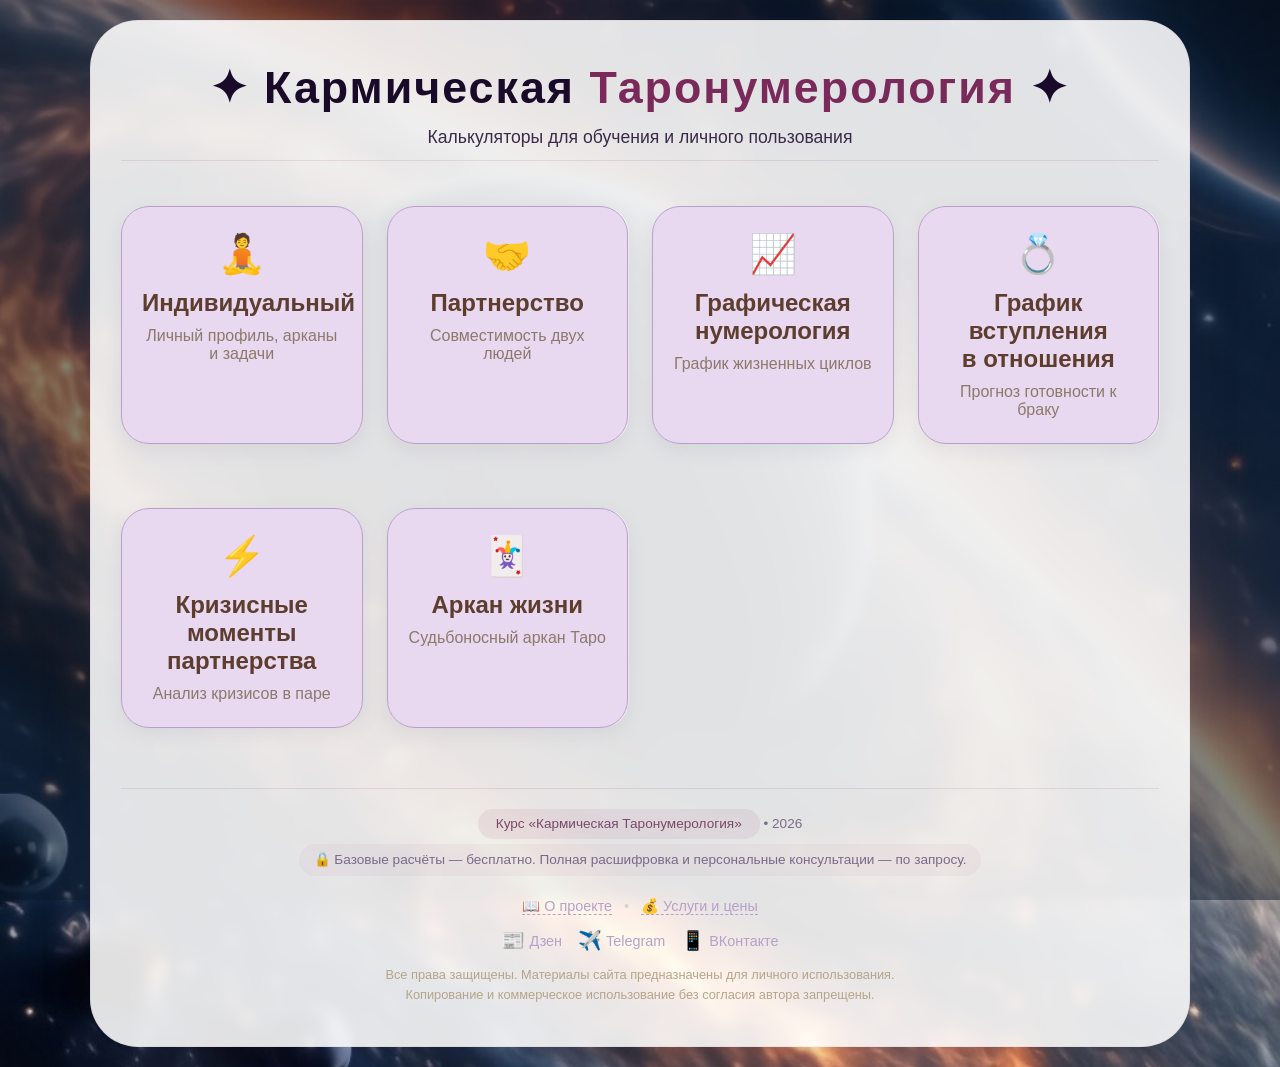
==== commit 39432a83: "Update index.html" ====
--- a/index.html
+++ b/index.html
@@ -6,7 +6,7 @@
   <title>Кармическая Таронумерология</title>
   <link rel="stylesheet" href="style.css">
 </head>
-<body>
+<body class="home">
 <div class="container">
   <h1>✦ Кармическая <span>Таронумерология</span> ✦</h1>
   <div class="sub">Калькуляторы для обучения и личного пользования</div>
--- a/style.css
+++ b/style.css
@@ -1,14 +1,119 @@
-/* ===== БАЗОВЫЕ СТИЛИ (кофе с молоком + нежно-голубой) ===== */
+/* ===== БАЗОВЫЕ СТИЛИ (ЛАВАНДОВАЯ ТЕМА С БЛАГОРОДНЫМ БОРДО) ===== */
 * {
   box-sizing: border-box;
   margin: 0;
   padding: 0;
 }
 
+:root {
+  /* ===== ФОНЫ ===== */
+  --bg-body: #dcc8e8;
+  --bg-body-gradient: radial-gradient(circle at 30% 20%, #e8d8f0 0%, #d0bcd8 100%);
+  --bg-container: rgba(255, 255, 255, 0.88);
+  --bg-card: #ffffff;
+  --bg-card-hover: #faf5ff;
+  --bg-card-link: #e8d8f0;           /* лавандовый фон для карточек-ссылок на главной */
+  --bg-card-link-hover: #f0e4f8;     /* светлее при наведении */
+  --bg-input: #faf5ff;
+  --bg-cell: #f5edfa;
+  --bg-missing: #e8d8f0;
+  --bg-trait: #f5edfa;
+  --bg-name-block: #f5edfa;
+  --bg-double-da: rgba(122, 42, 90, 0.06);
+  --bg-warning: rgba(200, 170, 210, 0.15);
+  --bg-zero: rgba(200, 170, 210, 0.2);
+  --bg-karmic-row: rgba(122, 42, 90, 0.08);
+  --bg-unsolved: rgba(212, 175, 55, 0.06);
+  --bg-modal: #ffffff;
+  --bg-modal-desc: #f5edfa;
+  --bg-result-card: #ffffff;
+  --bg-result-desc: #f5edfa;
+  --bg-legend: #f5edfa;
+  --bg-stats: #f5edfa;
+  --bg-footer-course: rgba(122, 42, 90, 0.08);
+  --bg-paid-note: rgba(122, 42, 90, 0.04);
+  --bg-back-link: #b8a0c8;
+  --bg-back-link-hover: #9a80aa;
+
+  /* ===== ТЕКСТ ===== */
+  --text-primary: #1a0a2a;           /* очень тёмный фиолет для контраста */
+  --text-secondary: #3a2a4a;
+  --text-muted: #7a6a8a;
+  --text-light: #ffffff;
+  --text-subtitle: #3a2a4a;
+  --text-desc: #5a4a6a;
+  --text-footer: #7a6a8a;
+  --text-footer-course: #7a4a6a;
+  --text-link: #b8a0c8;              /* яркий лавандовый для ссылок */
+  --text-link-hover: #d0c0e0;
+  --text-warning: #4a3a5a;
+  --text-warning-strong: #a05050;
+  --text-zero: #7a4a5a;
+  --text-cell: #1a0a2a;
+  --text-cell-missing: #7a6a8a;
+  --text-trait-title: #1a0a2a;
+  --text-badge: #1a0a2a;
+  --text-name-number: #b8a0c8;
+  --text-double-da: #1a0a2a;
+  --text-stats: #3a2a4a;
+  --text-legend: #3a2a4a;
+  --text-card-item: #1a0a2a;
+  --text-card-item-number: #7a6a8a;
+  --text-card-item-name: #1a0a2a;
+  --text-modal-title: #1a0a2a;
+
+  /* ===== АКЦЕНТЫ ===== */
+  --accent: #b8a0c8;                 /* серебристо-лавандовый */
+  --accent-light: #d0c0e0;
+  --accent-dark: #9a80aa;
+  --accent-secondary: #7a2a5a;       /* благородный бордовый с фиолетовым отливом */
+
+  /* ===== ГРАНИЦЫ ===== */
+  --border-color: rgba(122, 42, 90, 0.12);
+  --border-light: rgba(122, 42, 90, 0.06);
+  --border-input: rgba(122, 42, 90, 0.12);
+  --border-input-focus: #b8a0c8;
+  --border-cell: rgba(122, 42, 90, 0.12);
+  --border-cell-missing: rgba(122, 42, 90, 0.08);
+  --border-badge: rgba(122, 42, 90, 0.08);
+  --border-name-block: rgba(122, 42, 90, 0.08);
+  --border-modal: rgba(122, 42, 90, 0.08);
+  --border-result-card: rgba(122, 42, 90, 0.08);
+
+  /* ===== КНОПКИ ===== */
+  --btn-bg: linear-gradient(135deg, #b8a0c8, #9a80aa);
+  --btn-bg-hover: linear-gradient(135deg, #c8b0d8, #b8a0c8);
+  --btn-text: #ffffff;
+  --btn-shadow: 0 4px 15px rgba(180, 160, 200, 0.25);
+  --btn-shadow-hover: 0 8px 25px rgba(180, 160, 200, 0.35);
+
+  --btn-primary-bg: linear-gradient(135deg, #7a2a5a, #5a1a3a);
+  --btn-primary-hover: linear-gradient(135deg, #9a3a7a, #7a2a5a);
+  --btn-primary-shadow: 0 4px 15px rgba(122, 42, 90, 0.25);
+  --btn-primary-shadow-hover: 0 8px 25px rgba(122, 42, 90, 0.35);
+
+  --btn-pdf-bg: linear-gradient(135deg, #b8a0c8, #9a80aa);
+  --btn-pdf-hover: linear-gradient(135deg, #c8b0d8, #b8a0c8);
+  --btn-pdf-shadow: 0 4px 15px rgba(180, 160, 200, 0.25);
+  --btn-pdf-shadow-hover: 0 8px 25px rgba(180, 160, 200, 0.35);
+
+  /* ===== ТЕНИ ===== */
+  --shadow-card: 0 6px 18px rgba(120, 100, 140, 0.10);
+  --shadow-hover: 0 16px 40px rgba(180, 160, 200, 0.18);
+  --shadow-container: 0 30px 60px rgba(120, 100, 140, 0.08);
+  --shadow-table: 0 4px 12px rgba(120, 100, 140, 0.06);
+  --shadow-result: 0 4px 10px rgba(0,0,0,0.06);
+  --shadow-chart: 0 4px 12px rgba(0,0,0,0.02);
+  --shadow-modal: 0 30px 60px rgba(0,0,0,0.12);
+
+  /* ===== ШРИФТЫ ===== */
+  --font-family: 'Segoe UI', 'Roboto', 'Helvetica Neue', sans-serif;
+}
+
 body {
-  font-family: 'Segoe UI', 'Roboto', 'Helvetica Neue', sans-serif;
-  background: #f9f3ec;
-  background-image: radial-gradient(circle at 30% 20%, #fff6ed 0%, #f0e4d8 100%);
+  font-family: var(--font-family);
+  background: var(--bg-body);
+  background-image: var(--bg-body-gradient);
   min-height: 100vh;
   display: flex;
   justify-content: center;
@@ -20,11 +125,11 @@
 .container {
   max-width: 1100px;
   width: 100%;
-  background: rgba(255, 250, 245, 0.7);
+  background: var(--bg-container);
   backdrop-filter: blur(8px);
   border-radius: 48px;
-  border: 1px solid rgba(210, 180, 160, 0.3);
-  box-shadow: 0 30px 60px rgba(140, 110, 90, 0.15);
+  border: 1px solid var(--border-light);
+  box-shadow: var(--shadow-container);
   padding: 40px 30px;
   margin: 0 auto;
 }
@@ -33,56 +138,71 @@
 h1 {
   font-size: 2.8rem;
   font-weight: 700;
-  color: #5c4b3a;
+  color: var(--text-primary);
   text-align: center;
   margin-bottom: 0.3em;
   letter-spacing: 2px;
 }
 h1 span {
-  color: #8ab3c9;
+  color: var(--accent-secondary);    /* благородный бордовый в акценте заголовка */
 }
 h2 {
   font-size: 2rem;
-  color: #5c4b3a;
+  color: var(--text-primary);
   margin: 1em 0 0.5em;
-  border-left: 6px solid #8ab3c9;
+  border-left: 6px solid var(--accent-secondary);
   padding-left: 16px;
 }
 h3 {
   font-size: 1.5rem;
-  color: #5c4b3a;
+  color: var(--text-primary);
   margin: 0.8em 0 0.4em;
 }
 .sub {
   text-align: center;
-  color: #7a6856;
+  color: var(--text-subtitle);
   font-size: 1.1rem;
-  border-bottom: 1px solid #dac9b8;
+  border-bottom: 1px solid var(--border-color);
   padding-bottom: 12px;
   margin-bottom: 25px;
 }
 
-/* ===== КАРТОЧКИ ===== */
+/* ===== КАРТОЧКИ (ОБЩИЕ) ===== */
 .card {
-  background: rgba(255, 248, 242, 0.7);
+  background: var(--bg-card);
   backdrop-filter: blur(4px);
   border-radius: 28px;
   padding: 24px 20px;
-  border: 1px solid #dccfc4;
-  box-shadow: 0 6px 18px rgba(160, 130, 110, 0.08);
+  border: 1px solid var(--border-color);
+  box-shadow: var(--shadow-card);
   margin: 20px 0;
 }
-a.card {
+
+/* ===== КАРТОЧКИ-ССЫЛКИ НА ГЛАВНОЙ СТРАНИЦЕ (калькуляторы) ===== */
+.grid .card {
+  background: var(--bg-card-link);
+  border-color: var(--accent);
   text-decoration: none;
-  color: #4d3e30;
+  color: var(--text-primary);
   display: block;
   transition: 0.3s;
-}
-a.card:hover {
+  box-shadow: var(--shadow-card);
+}
+.grid .card:hover {
+  background: var(--bg-card-link-hover);
   transform: translateY(-8px) scale(1.02);
-  background: #ffffff;
-  border-color: #8ab3c9;
-  box-shadow: 0 16px 40px rgba(138, 179, 201, 0.2);
+  border-color: var(--accent-dark);
+  box-shadow: var(--shadow-hover);
+}
+.grid .card h2 {
+  font-size: 1.5rem;
+  color: var(--text-primary);
+  border-left: none;
+  padding-left: 0;
+  margin-top: 0.5em;
+}
+.grid .card p {
+  color: var(--text-secondary);
 }
 
 /* ===== ПОЛЯ ВВОДА ===== */
@@ -94,7 +214,7 @@
 }
 label {
   font-weight: 600;
-  color: #5c4b3a;
+  color: var(--text-primary);
   font-size: 0.95rem;
 }
 input,
@@ -103,10 +223,10 @@
   width: 100%;
   padding: 14px 18px;
   font-size: 1rem;
-  background: rgba(255, 248, 242, 0.6);
-  border: 2px solid #dccfc4;
+  background: var(--bg-input);
+  border: 2px solid var(--border-input);
   border-radius: 40px;
-  color: #4d3e30;
+  color: var(--text-secondary);
   transition: 0.2s;
   font-family: inherit;
 }
@@ -114,60 +234,60 @@
 select:focus,
 textarea:focus {
   outline: none;
-  border-color: #8ab3c9;
-  box-shadow: 0 0 0 3px rgba(138, 179, 201, 0.2);
+  border-color: var(--border-input-focus);
+  box-shadow: 0 0 0 3px rgba(180, 160, 200, 0.2);
 }
 input[type="date"] {
   -webkit-appearance: none;
   appearance: none;
 }
 
-/* ===== КНОПКИ (ЯРКИЕ, СОЧНЫЕ) ===== */
+/* ===== КНОПКИ ===== */
 .btn,
 button,
 input[type="submit"],
 input[type="reset"] {
-  background: linear-gradient(135deg, #d4a373, #c9956b);
+  background: var(--btn-bg);
   border: none;
   border-radius: 40px;
   padding: 14px 28px;
   font-size: 1.1rem;
   font-weight: 700;
-  color: #ffffff;
+  color: var(--btn-text);
   cursor: pointer;
   transition: 0.3s;
   font-family: inherit;
   display: inline-block;
   text-align: center;
   min-width: 140px;
-  box-shadow: 0 4px 15px rgba(201, 149, 107, 0.4);
+  box-shadow: var(--btn-shadow);
   text-shadow: 0 1px 2px rgba(0,0,0,0.1);
 }
 .btn:hover,
 button:hover {
-  background: linear-gradient(135deg, #e0b48c, #d4a373);
+  background: var(--btn-bg-hover);
   transform: translateY(-3px) scale(1.02);
-  box-shadow: 0 8px 25px rgba(201, 149, 107, 0.5);
+  box-shadow: var(--btn-shadow-hover);
 }
 .btn:active,
 button:active {
   transform: scale(0.97);
 }
 .btn-primary {
-  background: linear-gradient(135deg, #8ab3c9, #6f9bb3);
-  box-shadow: 0 4px 15px rgba(106, 155, 179, 0.4);
+  background: var(--btn-primary-bg);
+  box-shadow: var(--btn-primary-shadow);
 }
 .btn-primary:hover {
-  background: linear-gradient(135deg, #9fc4d8, #8ab3c9);
-  box-shadow: 0 8px 25px rgba(106, 155, 179, 0.5);
+  background: var(--btn-primary-hover);
+  box-shadow: var(--btn-primary-shadow-hover);
 }
 .btn-pdf {
-  background: linear-gradient(135deg, #5c4b3a, #3f3226);
-  box-shadow: 0 4px 15px rgba(92, 75, 58, 0.4);
+  background: var(--btn-pdf-bg);
+  box-shadow: var(--btn-pdf-shadow);
 }
 .btn-pdf:hover {
-  background: linear-gradient(135deg, #7a6250, #5c4b3a);
-  box-shadow: 0 8px 25px rgba(92, 75, 58, 0.5);
+  background: var(--btn-pdf-hover);
+  box-shadow: var(--btn-pdf-shadow-hover);
 }
 
 /* ===== ТАБЛИЦЫ ===== */
@@ -179,44 +299,45 @@
 table {
   width: 100%;
   border-collapse: collapse;
-  background: rgba(255, 248, 242, 0.4);
+  background: rgba(245, 237, 250, 0.4);
   border-radius: 20px;
   overflow: hidden;
-  box-shadow: 0 4px 12px rgba(140, 110, 90, 0.08);
+  box-shadow: var(--shadow-table);
   font-size: 0.9rem;
   min-width: 600px;
 }
 th {
-  background: rgba(138, 179, 201, 0.2);
-  color: #4d6a7a;
+  background: rgba(122, 42, 90, 0.06);
+  color: var(--text-primary);
   font-weight: 600;
   padding: 12px 15px;
   text-align: left;
 }
 td {
   padding: 10px 15px;
-  border-bottom: 1px solid #e6dbd0;
+  border-bottom: 1px solid var(--border-color);
   word-break: break-word;
+  color: var(--text-secondary);
 }
 tr:last-child td {
   border-bottom: none;
 }
 tr:hover {
-  background: rgba(138, 179, 201, 0.05);
+  background: rgba(180, 160, 200, 0.05);
 }
 .karmic-row {
-  background-color: #f8e8e0 !important;
+  background-color: var(--bg-karmic-row) !important;
   font-weight: 600;
 }
 .highlight-unsolved {
-  background-color: #fcf3d9 !important;
+  background-color: var(--bg-unsolved) !important;
   font-weight: 600;
 }
 
 /* ===== СПИСКИ ===== */
 ul, ol {
   padding-left: 25px;
-  color: #4d3e30;
+  color: var(--text-secondary);
   line-height: 1.6;
 }
 li {
@@ -225,29 +346,29 @@
 
 /* ===== БЛОКИ РЕЗУЛЬТАТОВ ===== */
 .result-block {
-  background: rgba(255, 248, 242, 0.5);
+  background: rgba(245, 237, 250, 0.4);
   border-radius: 20px;
   padding: 18px 16px;
   margin: 12px 0;
-  border-left: 4px solid #8ab3c9;
+  border-left: 4px solid var(--accent-secondary);
 }
 .result-item {
   display: flex;
   flex-wrap: wrap;
   align-items: baseline;
   padding: 8px 0;
-  border-bottom: 1px solid rgba(0,0,0,0.05);
+  border-bottom: 1px solid var(--border-color);
 }
 .result-label {
   font-weight: 600;
-  color: #5c4b3a;
+  color: var(--text-primary);
   min-width: 180px;
   flex: 1 1 40%;
 }
 .result-value {
   font-weight: 500;
-  color: #4d3e30;
-  background: rgba(255,255,255,0.5);
+  color: var(--text-secondary);
+  background: rgba(245, 237, 250, 0.4);
   padding: 4px 12px;
   border-radius: 30px;
   flex: 1 1 auto;
@@ -256,27 +377,27 @@
 .result-desc {
   width: 100%;
   font-size: 0.85rem;
-  color: #7a6856;
+  color: var(--text-desc);
   margin-top: 4px;
   padding-left: 10px;
 }
 
 /* ===== ПРЕДУПРЕЖДЕНИЯ ===== */
 .warning {
-  background: #fcf0e8;
+  background: var(--bg-warning);
   border-left: 4px solid #c0392b;
   padding: 12px 16px;
   border-radius: 12px;
   margin: 12px 0;
   font-weight: 500;
-  color: #5c3a32;
+  color: var(--text-warning);
 }
 .warning strong {
-  color: #a93226;
+  color: var(--text-warning-strong);
 }
 .zero-highlight {
-  background: #f8d7da;
-  color: #721c24;
+  background: var(--bg-zero);
+  color: var(--text-zero);
   font-weight: 700;
   padding: 0 8px;
   border-radius: 6px;
@@ -296,89 +417,89 @@
   width: 100%;
 }
 .cell {
-  background: rgba(255, 248, 242, 0.7);
+  background: var(--bg-cell);
   border-radius: 18px;
   text-align: center;
   padding: 12px 6px;
   font-weight: 700;
-  color: #5c4b3a;
-  border: 2px solid #dccfc4;
+  color: var(--text-cell);
+  border: 2px solid var(--border-cell);
   font-size: 1.2rem;
 }
 .cell span {
   font-size: 0.7rem;
-  color: #8a7a6a;
+  color: var(--text-muted);
   display: block;
 }
 .cell.missing {
-  background: #f0d8d0;
-  border-color: #b39a8a;
-  color: #7a5a4a;
+  background: var(--bg-missing);
+  border-color: var(--border-cell-missing);
+  color: var(--text-cell-missing);
 }
 .trait-list {
-  background: rgba(255, 248, 242, 0.5);
+  background: var(--bg-trait);
   border-radius: 20px;
   padding: 12px 14px;
   margin-bottom: 14px;
 }
 .trait-title {
-  color: #5c4b3a;
+  color: var(--text-trait-title);
   font-weight: bold;
-  border-left: 4px solid #8ab3c9;
+  border-left: 4px solid var(--accent-secondary);
   padding-left: 10px;
   margin-bottom: 10px;
 }
 .badge {
   display: inline-block;
-  background: rgba(255, 248, 242, 0.6);
+  background: rgba(245, 237, 250, 0.5);
   padding: 4px 12px;
   border-radius: 30px;
   font-size: 0.75rem;
   margin: 4px 5px 4px 0;
-  color: #5c4b3a;
-  border: 1px solid #dccfc4;
+  color: var(--text-badge);
+  border: 1px solid var(--border-badge);
 }
 .name-number-block {
-  background: rgba(255, 248, 242, 0.6);
+  background: var(--bg-name-block);
   border-radius: 24px;
   padding: 14px;
   margin-bottom: 18px;
   text-align: center;
   font-size: 1rem;
   line-height: 1.5;
-  border: 1px solid #dccfc4;
+  border: 1px solid var(--border-name-block);
 }
 .name-number-block span {
   font-weight: bold;
-  color: #8ab3c9;
+  color: var(--text-name-number);
 }
 .double-da-block {
-  background: rgba(138, 179, 201, 0.1);
-  border-left: 4px solid #8ab3c9;
+  background: var(--bg-double-da);
+  border-left: 4px solid var(--accent-secondary);
   padding: 12px 16px;
   margin: 12px 0;
   border-radius: 16px;
 }
 .double-da-title {
   font-weight: bold;
-  color: #5c4b3a;
+  color: var(--text-double-da);
 }
 
 /* ===== ГРАФИКИ (CANVAS) ===== */
 .chart-container {
   width: 100%;
   margin: 10px auto;
-  background: #ffffff;
+  background: #faf5ff;
   border-radius: 16px;
   padding: 10px;
-  box-shadow: 0 4px 12px rgba(0,0,0,0.04);
+  box-shadow: var(--shadow-chart);
 }
 canvas {
   width: 100% !important;
   height: auto !important;
   display: block;
   border-radius: 12px;
-  background: #ffffff;
+  background: #faf5ff;
 }
 .legend {
   display: flex;
@@ -387,7 +508,7 @@
   gap: 20px;
   font-size: 0.85rem;
   margin: 8px 0;
-  color: #4d3e30;
+  color: var(--text-legend);
 }
 .legend-item {
   display: flex;
@@ -399,10 +520,10 @@
   height: 4px;
   border-radius: 4px;
 }
-.legend-color.man { background: #2c3e50; }
-.legend-color.woman { background: #e74c3c; }
-.legend-color.ea { background: #2c3e50; }
-.legend-color.er { background: #e74c3c; }
+.legend-color.man { background: #b8a0c8; }
+.legend-color.woman { background: #7a2a5a; }
+.legend-color.ea { background: #b8a0c8; }
+.legend-color.er { background: #7a2a5a; }
 
 .stats {
   display: flex;
@@ -413,10 +534,11 @@
   font-size: 0.9rem;
 }
 .stats span {
-  background: rgba(255, 248, 242, 0.6);
+  background: var(--bg-stats);
   padding: 4px 14px;
   border-radius: 30px;
-  border: 1px solid #dccfc4;
+  border: 1px solid var(--border-color);
+  color: var(--text-stats);
 }
 
 /* ===== ГАЛЕРЕЯ АРКАНОВ (для lifearcan) ===== */
@@ -427,19 +549,19 @@
   margin-top: 10px;
 }
 .card-item {
-  background: rgba(255, 248, 242, 0.7);
+  background: var(--bg-card);
   border-radius: 16px;
   padding: 10px 5px;
   text-align: center;
   cursor: pointer;
-  box-shadow: 0 4px 8px rgba(0,0,0,0.06);
+  box-shadow: 0 4px 8px rgba(120, 100, 140, 0.06);
   transition: 0.3s;
   border: 2px solid transparent;
 }
 .card-item:hover {
   transform: translateY(-5px);
-  border-color: #8ab3c9;
-  box-shadow: 0 8px 20px rgba(0,0,0,0.12);
+  border-color: var(--accent);
+  box-shadow: 0 8px 20px rgba(120, 100, 140, 0.12);
 }
 .card-item img {
   width: 100%;
@@ -450,13 +572,13 @@
 .card-item .card-number {
   display: block;
   font-size: 0.75rem;
-  color: #8a7a6a;
+  color: var(--text-card-item-number);
   margin-top: 4px;
 }
 .card-item .card-name {
   font-weight: 600;
   font-size: 0.85rem;
-  color: #5c4b3a;
+  color: var(--text-card-item-name);
   line-height: 1.2;
 }
 
@@ -468,7 +590,7 @@
   left: 0;
   width: 100%;
   height: 100%;
-  background: rgba(0,0,0,0.5);
+  background: rgba(0,0,0,0.2);
   backdrop-filter: blur(4px);
   justify-content: center;
   align-items: center;
@@ -477,14 +599,14 @@
 }
 .modal.active { display: flex; }
 .modal-content {
-  background: #fffbf7;
+  background: var(--bg-modal);
   border-radius: 32px;
   max-width: 600px;
   width: 100%;
   padding: 30px 25px;
   max-height: 90vh;
   overflow-y: auto;
-  box-shadow: 0 30px 60px rgba(0,0,0,0.3);
+  box-shadow: var(--shadow-modal);
   position: relative;
 }
 .modal-close {
@@ -495,88 +617,90 @@
   cursor: pointer;
   background: none;
   border: none;
-  color: #5c4b3a;
+  color: var(--text-primary);
 }
 .modal-content img {
   max-width: 180px;
   display: block;
   margin: 0 auto 15px;
   border-radius: 16px;
-  box-shadow: 0 6px 18px rgba(0,0,0,0.1);
+  box-shadow: var(--shadow-result);
 }
 .modal-content h2 {
   text-align: center;
   margin-bottom: 10px;
 }
 .modal-desc {
-  background: rgba(255, 248, 242, 0.6);
+  background: var(--bg-modal-desc);
   padding: 16px;
   border-radius: 16px;
   font-size: 0.92rem;
   line-height: 1.6;
+  color: var(--text-secondary);
 }
 
 /* ===== РЕЗУЛЬТАТ КАРТЫ (lifearcan) ===== */
 .result-card {
   display: none;
   margin-top: 25px;
-  background: rgba(255, 248, 242, 0.7);
+  background: var(--bg-result-card);
   padding: 20px;
   border-radius: 28px;
-  border: 1px solid #dccfc4;
+  border: 1px solid var(--border-result-card);
   text-align: center;
 }
 .result-card.active { display: block; }
 .result-card img {
   max-width: 180px;
   border-radius: 12px;
-  box-shadow: 0 4px 10px rgba(0,0,0,0.2);
+  box-shadow: var(--shadow-result);
   margin: 10px 0;
 }
 .result-card h3 {
   font-size: 1.6rem;
-  color: #5c4b3a;
+  color: var(--text-primary);
 }
 .result-card .desc {
   max-width: 700px;
   margin: 10px auto;
   text-align: left;
-  background: rgba(255, 248, 242, 0.5);
+  background: var(--bg-result-desc);
   padding: 15px 18px;
   border-radius: 12px;
   line-height: 1.6;
   font-size: 0.95rem;
+  color: var(--text-secondary);
 }
 
 /* ===== ФУТЕР ===== */
 .footer {
   margin-top: 40px;
   padding-top: 20px;
-  border-top: 1px solid #dccfc4;
+  border-top: 1px solid var(--border-color);
   text-align: center;
-  color: #9b8a7a;
+  color: var(--text-footer);
   font-size: 0.85rem;
   line-height: 1.6;
 }
 .footer .course {
   display: inline-block;
-  background: rgba(138, 179, 201, 0.15);
+  background: var(--bg-footer-course);
   padding: 4px 18px;
   border-radius: 30px;
-  color: #4d6a7a;
+  color: var(--text-footer-course);
   font-weight: 500;
 }
 .footer a {
-  color: #8ab3c9;
+  color: var(--text-link);
   text-decoration: none;
-  border-bottom: 1px dashed #8ab3c9;
+  border-bottom: 1px dashed var(--text-link);
 }
 .footer a:hover {
-  color: #5c8aa0;
+  color: var(--text-link-hover);
 }
 .footer .paid-note {
   font-size: 0.85rem;
-  background: rgba(255, 215, 200, 0.2);
+  background: var(--bg-paid-note);
   padding: 5px 15px;
   border-radius: 20px;
   display: inline-block;
@@ -588,8 +712,8 @@
   display: inline-block;
   margin: 10px 0 20px;
   padding: 8px 20px;
-  background: #8ab3c9;
-  color: #fff;
+  background: var(--bg-back-link);
+  color: #ffffff;
   border-radius: 40px;
   text-decoration: none;
   font-weight: 500;
@@ -597,7 +721,7 @@
   border: none;
 }
 .back-link:hover {
-  background: #6f9bb3;
+  background: var(--bg-back-link-hover);
   transform: translateX(-4px);
 }
 
@@ -734,7 +858,7 @@
     padding: 6px;
   }
   .double-da-block {
-    border-left: 2px solid #8ab3c9;
+    border-left: 2px solid var(--accent-secondary);
   }
   .trait-list {
     background: #f9f9f9;
@@ -768,6 +892,60 @@
     padding: 0.1in !important;
   }
 }
-#pdfBtn {
-    display: none !important;
-}
+
+/* ===== СКРЫТЬ КНОПКИ PDF (если нужно) ===== */
+.btn-pdf {
+  display: none !important;
+}
+/* ===== ФОН С КАРТИНКОЙ С КОМПЬЮТЕРА ===== */
+body {
+  background-image: url('cosmoss.jpg');  /* замените на имя вашего файла */
+  background-size: cover;
+  background-position: center;
+  background-attachment: fixed;
+  background-repeat: no-repeat;
+}
+
+/* Затемняющий слой, чтобы текст читался */
+body::before {
+  content: '';
+  position: fixed;
+  top: 0;
+  left: 0;
+  width: 100%;
+  height: 100%;
+  background: rgba(13, 27, 42, 0.5); /* можно менять прозрачность */
+  z-index: -1;
+}
+
+/* Контейнер – светлый, чтобы выделяться на фоне */
+.container {
+  background: rgba(255, 255, 255, 0.88);
+  backdrop-filter: blur(6px);
+}
+/* ===== ФОН ТОЛЬКО ДЛЯ ГЛАВНОЙ СТРАНИЦЫ ===== */
+body.home {
+  background-image: url('cosmoss.jpg'); /* если картинка называется иначе, поменяйте имя */
+  background-size: cover;
+  background-position: center;
+  background-attachment: fixed;
+  background-repeat: no-repeat;
+}
+
+/* Затемнение, чтобы текст читался */
+body.home::before {
+  content: '';
+  position: fixed;
+  top: 0;
+  left: 0;
+  width: 100%;
+  height: 100%;
+  background: rgba(13, 27, 42, 0.5);
+  z-index: -1;
+}
+
+/* Контейнер на главной – светлый, с размытием */
+body.home .container {
+  background: rgba(255, 255, 255, 0.88);
+  backdrop-filter: blur(6px);
+}
